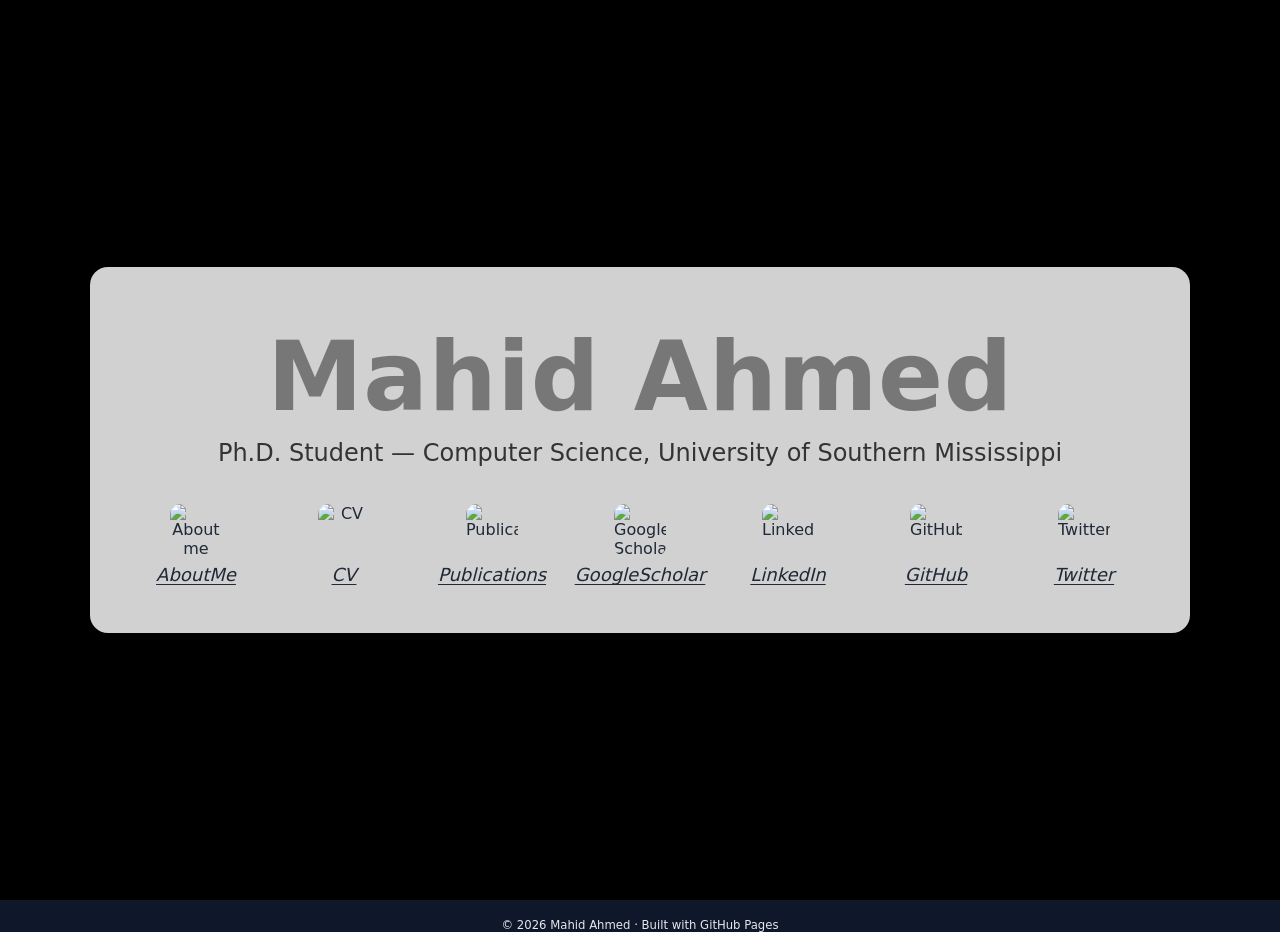
==== index.html @ f8bc4a90 "Create index.html" ====
<!doctype html>
<html lang="en">
<head>
  <meta charset="utf-8" />
  <meta name="viewport" content="width=device-width, initial-scale=1" />
  <title>Mahid Ahmed — Personal Site</title>
  <meta name="description" content="Personal academic homepage" />
  <style>
    :root {
      --bg: #0f172a;          /* slate-900 */
      --fg: #0b1220;          /* dark overlay for image */
      --card: rgba(255,255,255,0.82);
      --text: #1f2937;        /* gray-800 */
      --muted: #6b7280;       /* gray-500 */
      --accent: #2563eb;      /* blue-600 */
    }
    * { box-sizing: border-box; }
    html, body { height: 100%; }
    body { margin: 0; font-family: ui-sans-serif, system-ui, -apple-system, Segoe UI, Roboto, Helvetica, Arial, "Apple Color Emoji", "Segoe UI Emoji"; background: var(--bg); color: var(--text); }

    /* ================= Hero ================= */
    .hero {
      min-height: 100vh;
      display: grid;
      place-items: center;
      position: relative;
      overflow: hidden;
      background: #000;
    }
    .hero::before { /* background image */
      content: "";
      position: absolute; inset: 0;
      background-image: url('https://unsplash.com/photos/gray-concrete-bricks-painted-in-blue-QMDap1TAu0g');
      background-size: cover; background-position: center;
      transform: scale(1.02);
      filter: saturate(1.05) brightness(0.85);
    }
    .hero::after { /* subtle overlay */
      content: "";
      position: absolute; inset: 0;
      background: radial-gradient(1200px 600px at 50% 30%, transparent 10%, rgba(0,0,0,0.3) 70%), linear-gradient(to bottom, rgba(0,0,0,0.15), rgba(0,0,0,0.45));
    }

    /* ================= Card ================= */
    .card {
      position: relative; z-index: 1;
      width: min(1100px, 92vw);
      margin: 6vh auto;
      padding: clamp(16px, 3.5vw, 36px) clamp(18px, 4vw, 42px);
      background: var(--card);
      backdrop-filter: blur(8px);
      border-radius: 18px;
      box-shadow: 0 10px 30px rgba(0,0,0,0.25);
      text-align: center;
    }

    /* ================= Heading ================= */
    .name { margin: 18px 0 6px; font-size: clamp(44px, 8vw, 96px); letter-spacing: 0.5px; font-weight: 300; color: #3b3b3b; }
    .name strong { font-weight: 700; color: #777; }
    .tagline { margin: 6px 0 22px; font-size: clamp(16px, 2.2vw, 24px); color: #333; }

    /* ================= Links Row ================= */
    .links {
      display: grid;
      grid-template-columns: repeat(auto-fit, minmax(110px, 1fr));
      gap: clamp(12px, 2vw, 20px);
      align-items: start;
      justify-items: center;
      margin-top: clamp(14px, 2vw, 28px);
    }
    .linkcard { display: grid; justify-items: center; gap: 8px; padding: 12px 6px; border-radius: 14px; transition: transform 160ms ease, background 160ms ease; text-decoration: none; color: inherit; }
    .linkcard:hover { transform: translateY(-3px); background: rgba(255,255,255,0.6); }
    .linkcard img, .linkcard svg { width: 52px; height: 52px; border-radius: 10px; display: block; }
    .label { font-size: 18px; font-style: italic; text-decoration: underline; text-underline-offset: 3px; }

    /* Footer */
    footer { position: relative; z-index: 1; text-align: center; color: #e5e7eb; font-size: 14px; margin: 16px 0 28px; }
    footer a { color: #e5e7eb; }

    /* Small screens tweak */
    @media (max-width: 520px) {
      .label { font-size: 16px; }
    }
  </style>
</head>
<body>
  <main class="hero">
    <section class="card">
      <!-- Replace the name and role below with yours -->
      <h1 class="name"><strong>Mahid Ahmed</strong></h1>
      <p class="tagline"> Ph.D. Student — Computer Science, University of Southern Mississippi</p>

      <!-- QUICK INSTRUCTIONS (remove once customized):
           1) Swap the background photo by editing the URL in .hero::before above.
           2) Update the name + tagline.
           3) Replace href="#" with your real links.
           4) If you want to host local icons, save PNG/SVGs in /assets and update src="assets/...". -->

      <nav class="links">
        <a class="linkcard" href="#" title="About Me">
          <img alt="About me" src="https://cdn.jsdelivr.net/gh/simple-icons/simple-icons/icons/aboutdotme.svg" />
          <div class="label">AboutMe</div>
        </a>
        <a class="linkcard" href="#" title="CV (PDF)">
          <img alt="CV" src="https://cdn.jsdelivr.net/gh/simple-icons/simple-icons/icons/academia.svg" />
          <div class="label">CV</div>
        </a>
        <a class="linkcard" href="#" title="Publications">
          <img alt="Publications" src="https://cdn.jsdelivr.net/gh/simple-icons/simple-icons/icons/readthedocs.svg" />
          <div class="label">Publications</div>
        </a>
        <a class="linkcard" href="#" title="Google Scholar">
          <img alt="Google Scholar" src="https://cdn.jsdelivr.net/gh/simple-icons/simple-icons/icons/googlescholar.svg" />
          <div class="label">GoogleScholar</div>
        </a>
        <a class="linkcard" href="#" title="LinkedIn">
          <img alt="LinkedIn" src="https://cdn.jsdelivr.net/gh/simple-icons/simple-icons/icons/linkedin.svg" />
          <div class="label">LinkedIn</div>
        </a>
        <a class="linkcard" href="#" title="GitHub">
          <img alt="GitHub" src="https://cdn.jsdelivr.net/gh/simple-icons/simple-icons/icons/github.svg" />
          <div class="label">GitHub</div>
        </a>
        <a class="linkcard" href="#" title="Twitter/X">
          <img alt="Twitter" src="https://cdn.jsdelivr.net/gh/simple-icons/simple-icons/icons/x.svg" />
          <div class="label">Twitter</div>
        </a>
      </nav>
    </section>
  </main>

  <footer>
    <small>© <span id="y"></span> Mahid Ahmed · Built with GitHub Pages</small>
  </footer>

  <script>
    document.getElementById('y').textContent = new Date().getFullYear();
  </script>
</body>
</html>
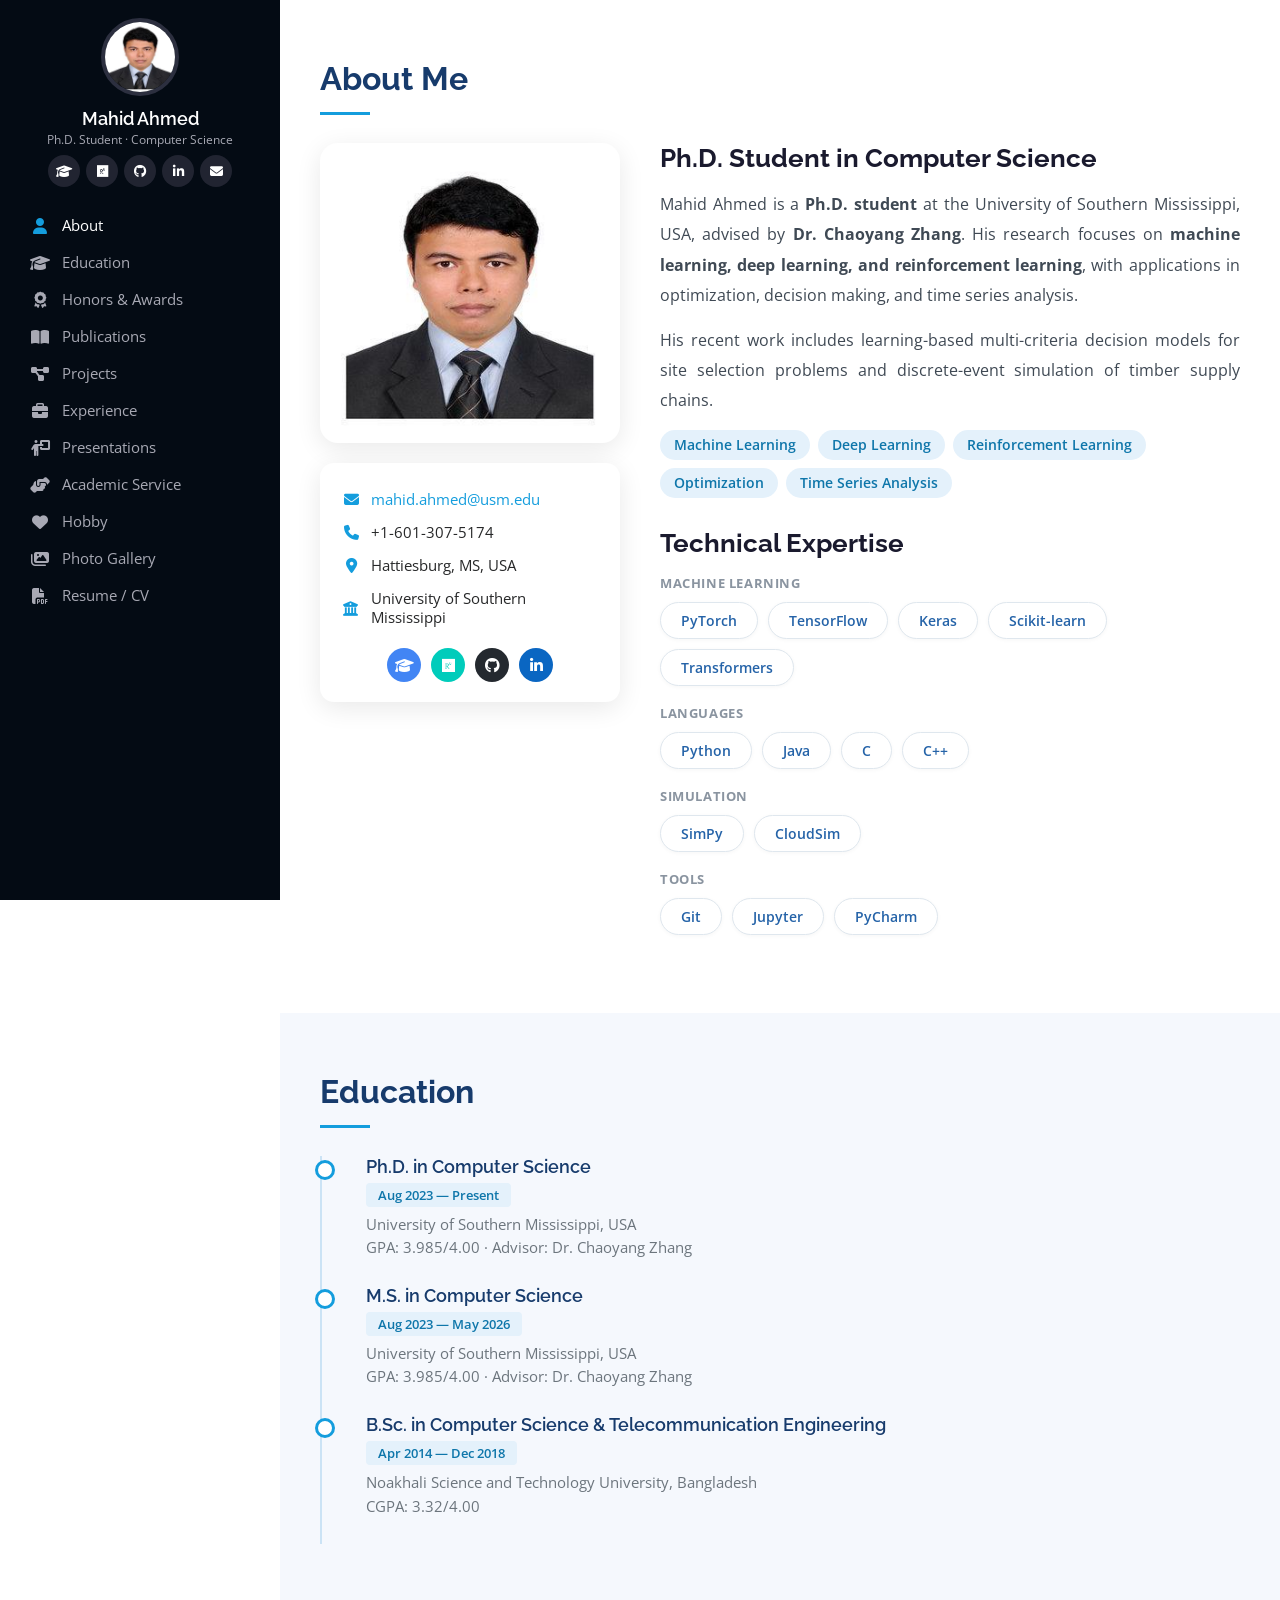
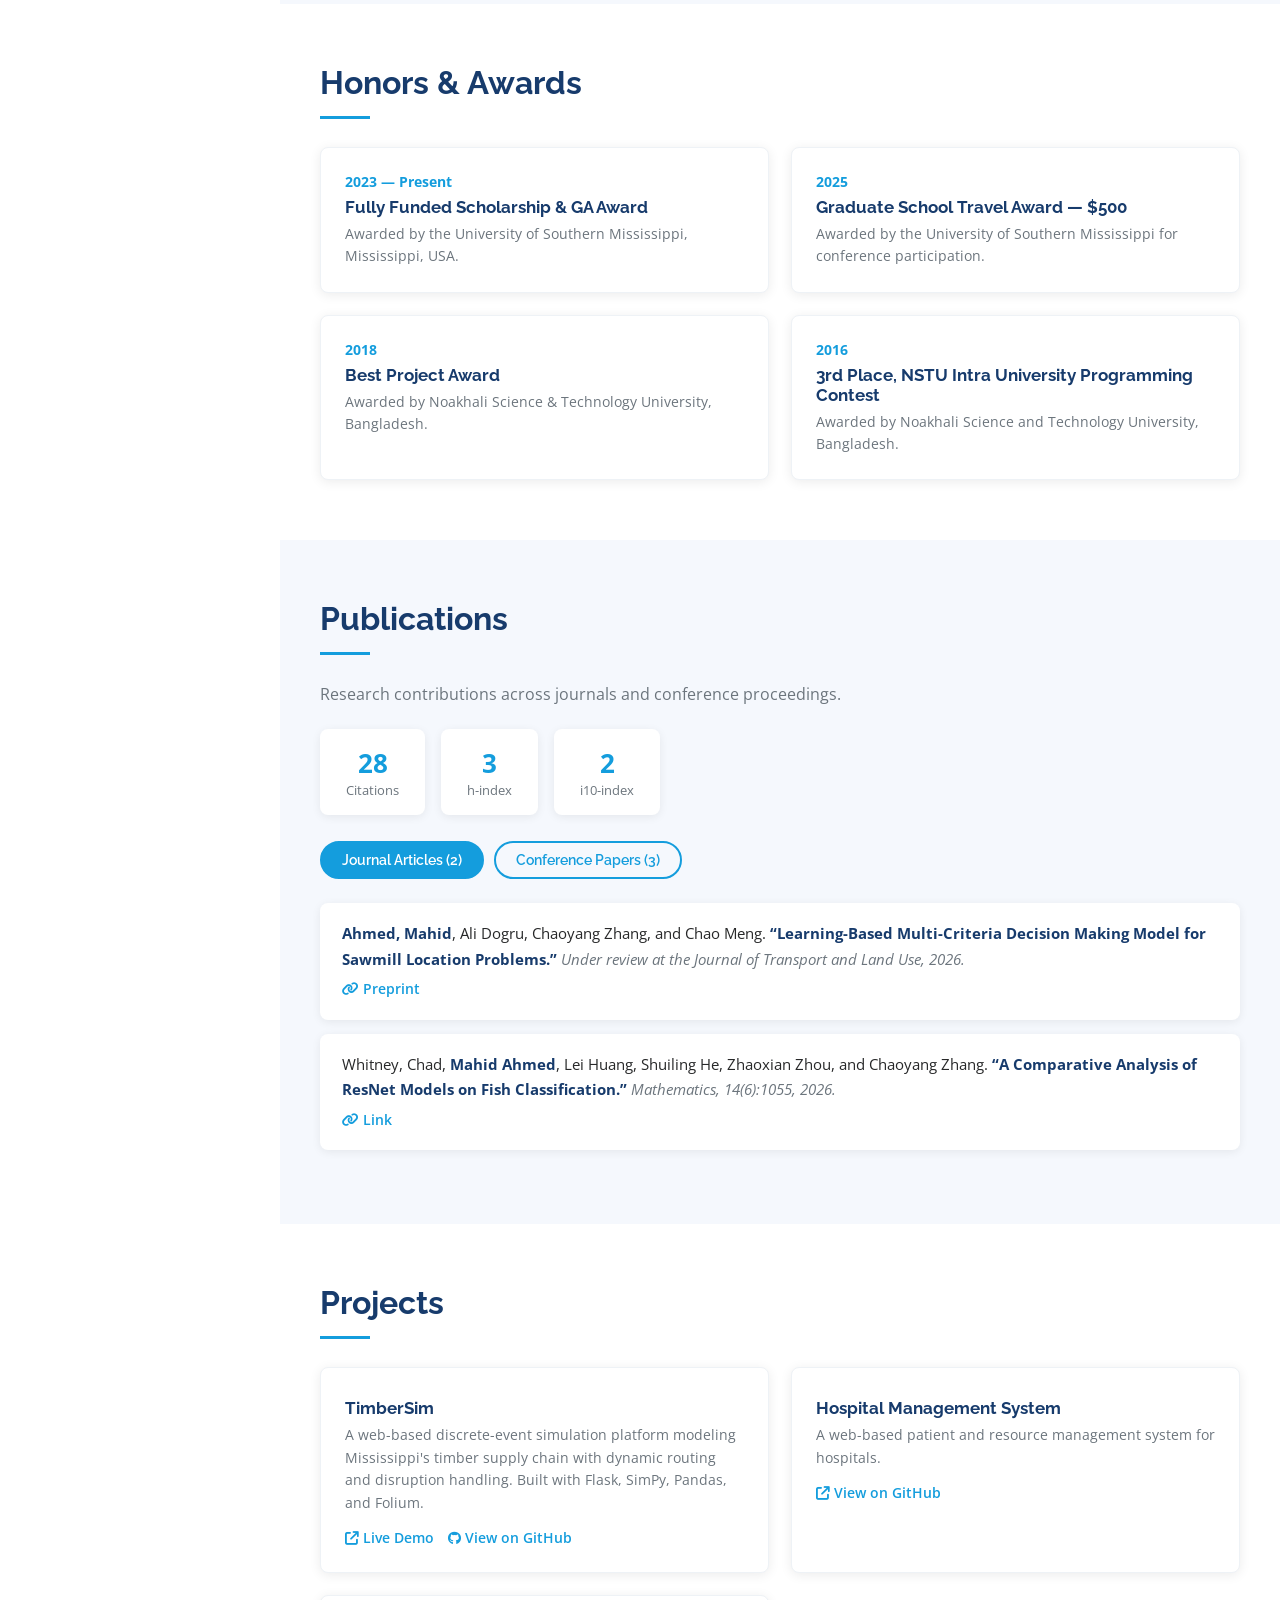
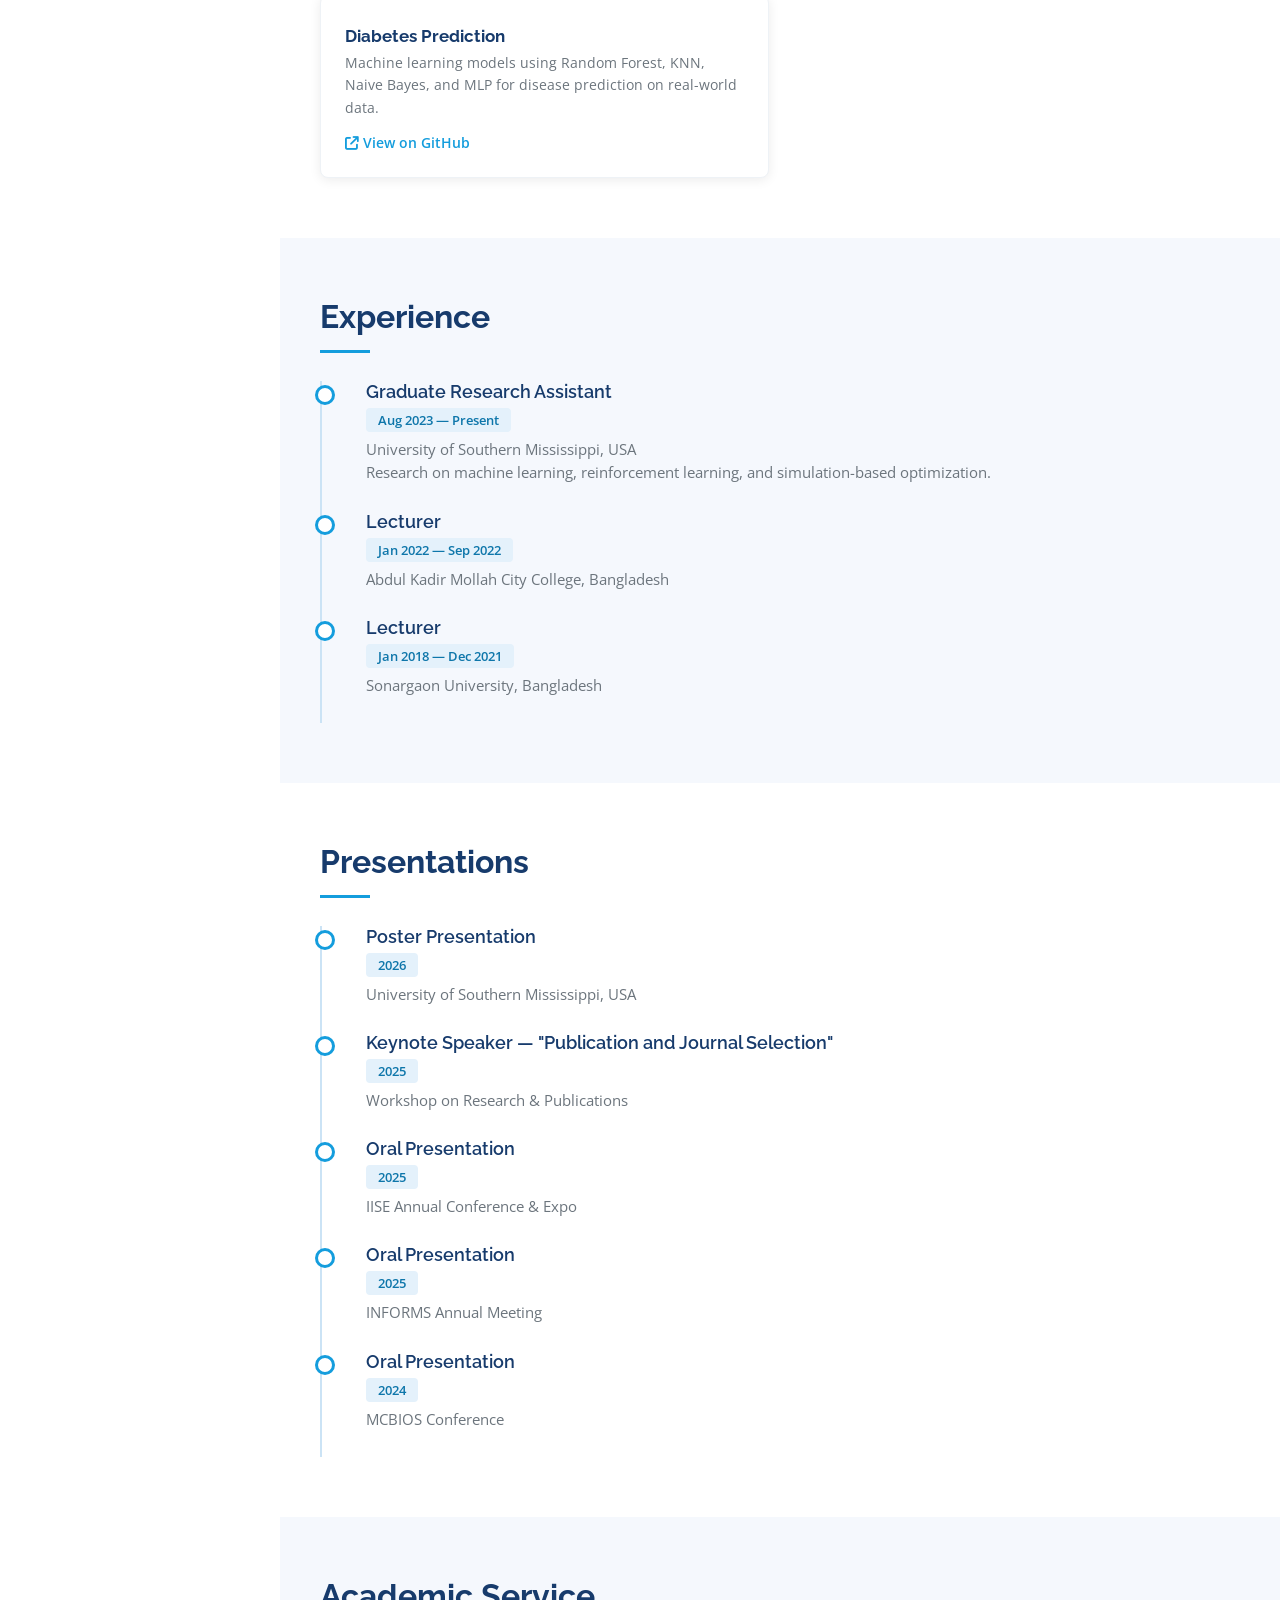
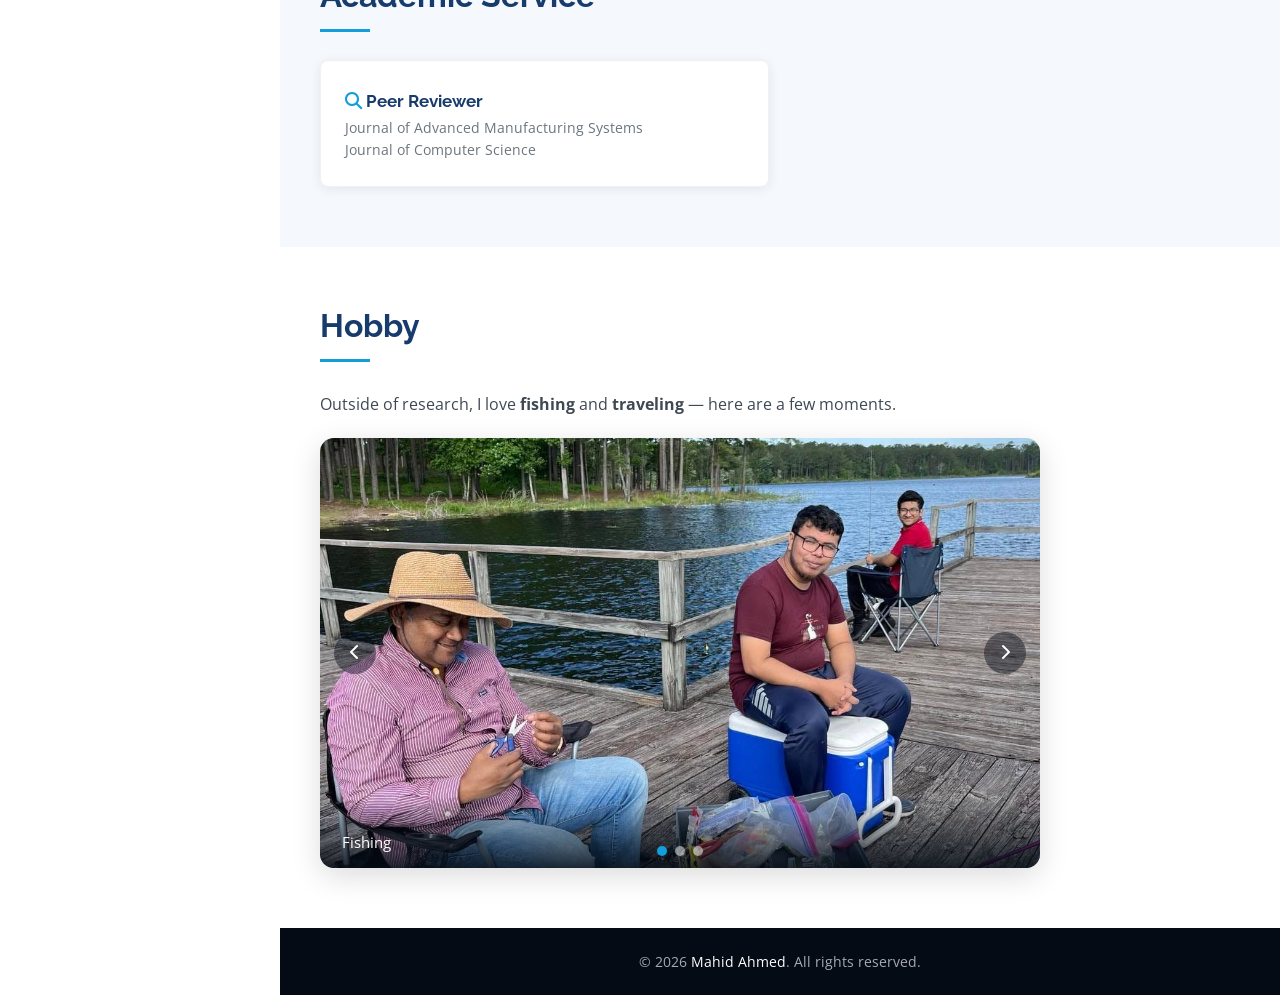
==== commit b1ab0a3b: "Personal academic website" ====
--- a/index.html
+++ b/index.html
@@ -1,140 +1,101 @@
-<!doctype html>
+<!DOCTYPE html>
 <html lang="en">
 <head>
-  <meta charset="utf-8" />
-  <meta name="viewport" content="width=device-width, initial-scale=1" />
-  <title>Mahid Ahmed — Personal Site</title>
-  <meta name="description" content="Personal academic homepage" />
-  <style>
-    :root {
-      --bg: #0f172a;          /* slate-900 */
-      --fg: #0b1220;          /* dark overlay for image */
-      --card: rgba(255,255,255,0.82);
-      --text: #1f2937;        /* gray-800 */
-      --muted: #6b7280;       /* gray-500 */
-      --accent: #2563eb;      /* blue-600 */
-    }
-    * { box-sizing: border-box; }
-    html, body { height: 100%; }
-    body { margin: 0; font-family: ui-sans-serif, system-ui, -apple-system, Segoe UI, Roboto, Helvetica, Arial, "Apple Color Emoji", "Segoe UI Emoji"; background: var(--bg); color: var(--text); }
-
-    /* ================= Hero ================= */
-    .hero {
-      min-height: 100vh;
-      display: grid;
-      place-items: center;
-      position: relative;
-      overflow: hidden;
-      background: #000;
-    }
-    .hero::before { /* background image */
-      content: "";
-      position: absolute; inset: 0;
-      background-image: url('https://unsplash.com/photos/gray-concrete-bricks-painted-in-blue-QMDap1TAu0g');
-      background-size: cover; background-position: center;
-      transform: scale(1.02);
-      filter: saturate(1.05) brightness(0.85);
-    }
-    .hero::after { /* subtle overlay */
-      content: "";
-      position: absolute; inset: 0;
-      background: radial-gradient(1200px 600px at 50% 30%, transparent 10%, rgba(0,0,0,0.3) 70%), linear-gradient(to bottom, rgba(0,0,0,0.15), rgba(0,0,0,0.45));
-    }
-
-    /* ================= Card ================= */
-    .card {
-      position: relative; z-index: 1;
-      width: min(1100px, 92vw);
-      margin: 6vh auto;
-      padding: clamp(16px, 3.5vw, 36px) clamp(18px, 4vw, 42px);
-      background: var(--card);
-      backdrop-filter: blur(8px);
-      border-radius: 18px;
-      box-shadow: 0 10px 30px rgba(0,0,0,0.25);
-      text-align: center;
-    }
-
-    /* ================= Heading ================= */
-    .name { margin: 18px 0 6px; font-size: clamp(44px, 8vw, 96px); letter-spacing: 0.5px; font-weight: 300; color: #3b3b3b; }
-    .name strong { font-weight: 700; color: #777; }
-    .tagline { margin: 6px 0 22px; font-size: clamp(16px, 2.2vw, 24px); color: #333; }
-
-    /* ================= Links Row ================= */
-    .links {
-      display: grid;
-      grid-template-columns: repeat(auto-fit, minmax(110px, 1fr));
-      gap: clamp(12px, 2vw, 20px);
-      align-items: start;
-      justify-items: center;
-      margin-top: clamp(14px, 2vw, 28px);
-    }
-    .linkcard { display: grid; justify-items: center; gap: 8px; padding: 12px 6px; border-radius: 14px; transition: transform 160ms ease, background 160ms ease; text-decoration: none; color: inherit; }
-    .linkcard:hover { transform: translateY(-3px); background: rgba(255,255,255,0.6); }
-    .linkcard img, .linkcard svg { width: 52px; height: 52px; border-radius: 10px; display: block; }
-    .label { font-size: 18px; font-style: italic; text-decoration: underline; text-underline-offset: 3px; }
-
-    /* Footer */
-    footer { position: relative; z-index: 1; text-align: center; color: #e5e7eb; font-size: 14px; margin: 16px 0 28px; }
-    footer a { color: #e5e7eb; }
-
-    /* Small screens tweak */
-    @media (max-width: 520px) {
-      .label { font-size: 16px; }
-    }
-  </style>
+<meta charset="UTF-8">
+<meta name="viewport" content="width=device-width, initial-scale=1.0">
+<title>Mahid Ahmed</title>
+<meta name="description" content="Mahid Ahmed — Ph.D. Student in Computer Science, University of Southern Mississippi.">
+<link rel="preconnect" href="https://fonts.googleapis.com">
+<link href="https://fonts.googleapis.com/css2?family=Open+Sans:wght@400;600;700&family=Raleway:wght@400;500;600;700&family=Poppins:wght@400;500;600&display=swap" rel="stylesheet">
+<link rel="stylesheet" href="https://cdnjs.cloudflare.com/ajax/libs/font-awesome/6.5.2/css/all.min.css">
+<link rel="stylesheet" href="css/style.css">
 </head>
 <body>
-  <main class="hero">
-    <section class="card">
-      <!-- Replace the name and role below with yours -->
-      <h1 class="name"><strong>Mahid Ahmed</strong></h1>
-      <p class="tagline"> Ph.D. Student — Computer Science, University of Southern Mississippi</p>
 
-      <!-- QUICK INSTRUCTIONS (remove once customized):
-           1) Swap the background photo by editing the URL in .hero::before above.
-           2) Update the name + tagline.
-           3) Replace href="#" with your real links.
-           4) If you want to host local icons, save PNG/SVGs in /assets and update src="assets/...". -->
+<button id="menu-toggle" aria-label="Toggle menu"><i class="fa-solid fa-bars"></i></button>
 
-      <nav class="links">
-        <a class="linkcard" href="#" title="About Me">
-          <img alt="About me" src="https://cdn.jsdelivr.net/gh/simple-icons/simple-icons/icons/aboutdotme.svg" />
-          <div class="label">AboutMe</div>
-        </a>
-        <a class="linkcard" href="#" title="CV (PDF)">
-          <img alt="CV" src="https://cdn.jsdelivr.net/gh/simple-icons/simple-icons/icons/academia.svg" />
-          <div class="label">CV</div>
-        </a>
-        <a class="linkcard" href="#" title="Publications">
-          <img alt="Publications" src="https://cdn.jsdelivr.net/gh/simple-icons/simple-icons/icons/readthedocs.svg" />
-          <div class="label">Publications</div>
-        </a>
-        <a class="linkcard" href="#" title="Google Scholar">
-          <img alt="Google Scholar" src="https://cdn.jsdelivr.net/gh/simple-icons/simple-icons/icons/googlescholar.svg" />
-          <div class="label">GoogleScholar</div>
-        </a>
-        <a class="linkcard" href="#" title="LinkedIn">
-          <img alt="LinkedIn" src="https://cdn.jsdelivr.net/gh/simple-icons/simple-icons/icons/linkedin.svg" />
-          <div class="label">LinkedIn</div>
-        </a>
-        <a class="linkcard" href="#" title="GitHub">
-          <img alt="GitHub" src="https://cdn.jsdelivr.net/gh/simple-icons/simple-icons/icons/github.svg" />
-          <div class="label">GitHub</div>
-        </a>
-        <a class="linkcard" href="#" title="Twitter/X">
-          <img alt="Twitter" src="https://cdn.jsdelivr.net/gh/simple-icons/simple-icons/icons/x.svg" />
-          <div class="label">Twitter</div>
-        </a>
-      </nav>
-    </section>
-  </main>
+<aside id="sidebar">
+  <div class="profile" id="side-profile"></div>
+  <nav class="nav-menu">
+    <ul>
+      <li><a href="#about" class="active"><i class="fa-solid fa-user"></i> About</a></li>
+      <li><a href="#education"><i class="fa-solid fa-graduation-cap"></i> Education</a></li>
+      <li><a href="#awards"><i class="fa-solid fa-award"></i> Honors &amp; Awards</a></li>
+      <li><a href="#publications"><i class="fa-solid fa-book-open"></i> Publications</a></li>
+      <li><a href="#projects"><i class="fa-solid fa-diagram-project"></i> Projects</a></li>
+      <li><a href="#experience"><i class="fa-solid fa-briefcase"></i> Experience</a></li>
+      <li><a href="#presentations"><i class="fa-solid fa-person-chalkboard"></i> Presentations</a></li>
+      <li><a href="#service"><i class="fa-solid fa-handshake-angle"></i> Academic Service</a></li>
+      <li><a href="#hobby"><i class="fa-solid fa-heart"></i> Hobby</a></li>
+      <li><a href="photos.html"><i class="fa-solid fa-images"></i> Photo Gallery</a></li>
+      <li><a href="CV_Mahid.pdf" id="nav-cv" target="_blank"><i class="fa-solid fa-file-pdf"></i> Resume / CV</a></li>
+    </ul>
+  </nav>
+</aside>
 
-  <footer>
-    <small>© <span id="y"></span> Mahid Ahmed · Built with GitHub Pages</small>
-  </footer>
+<main id="main">
+  <section id="about">
+    <div class="section-title"><h2>About Me</h2></div>
+    <div id="about-content"></div>
+  </section>
 
-  <script>
-    document.getElementById('y').textContent = new Date().getFullYear();
-  </script>
+  <section id="education">
+    <div class="section-title"><h2>Education</h2></div>
+    <div id="education-content"></div>
+  </section>
+
+  <section id="awards">
+    <div class="section-title"><h2>Honors &amp; Awards</h2></div>
+    <div id="awards-content"></div>
+  </section>
+
+  <section id="publications">
+    <div class="section-title">
+      <h2>Publications</h2>
+      <p>Research contributions across journals and conference proceedings.</p>
+    </div>
+    <div id="publications-content"></div>
+  </section>
+
+  <section id="projects">
+    <div class="section-title"><h2>Projects</h2></div>
+    <div id="projects-content"></div>
+  </section>
+
+  <section id="experience">
+    <div class="section-title"><h2>Experience</h2></div>
+    <div id="experience-content"></div>
+  </section>
+
+  <section id="presentations">
+    <div class="section-title"><h2>Presentations</h2></div>
+    <div id="presentations-content"></div>
+  </section>
+
+  <section id="service">
+    <div class="section-title"><h2>Academic Service</h2></div>
+    <div id="service-content"></div>
+  </section>
+
+  <section id="hobby">
+    <div class="section-title"><h2>Hobby</h2></div>
+    <div id="hobby-content"></div>
+  </section>
+</main>
+
+<footer id="footer-name"></footer>
+
+<!-- Section data: one file per section (edit via admin.html) -->
+<script src="data/profile.js"></script>
+<script src="data/about.js"></script>
+<script src="data/education.js"></script>
+<script src="data/awards.js"></script>
+<script src="data/publications.js"></script>
+<script src="data/projects.js"></script>
+<script src="data/experience.js"></script>
+<script src="data/presentations.js"></script>
+<script src="data/service.js"></script>
+<script src="data/hobby.js"></script>
+<script src="js/render.js"></script>
 </body>
 </html>
--- a/css/style.css
+++ b/css/style.css
@@ -0,0 +1,152 @@
+:root{
+  --bg:#f5f8fd;
+  --sidebar:#040b14;
+  --accent:#149ddd;
+  --accent-dark:#0e76aa;
+  --text:#272829;
+  --muted:#6c757d;
+  --heading:#173b6c;
+}
+*{margin:0;padding:0;box-sizing:border-box}
+html{scroll-behavior:smooth}
+body{font-family:'Open Sans',sans-serif;color:var(--text);background:#fff}
+a{color:var(--accent);text-decoration:none}
+a:hover{color:#37b3ed}
+h1,h2,h3,h4,h5{font-family:'Raleway',sans-serif}
+
+/* ===== Sidebar ===== */
+#sidebar{position:fixed;top:0;left:0;bottom:0;width:280px;background:var(--sidebar);color:#fff;padding:0 15px;overflow-y:auto;z-index:999;transition:all .4s}
+#sidebar::-webkit-scrollbar{width:6px}
+#sidebar::-webkit-scrollbar-thumb{background:#2c3e50;border-radius:3px}
+.profile{text-align:center;padding:18px 0 4px}
+.profile img{width:78px;height:78px;object-fit:cover;border-radius:50%;border:4px solid #2c2f3f}
+.profile h1{font-size:18px;font-weight:600;margin:7px 0 3px}
+.profile h1 a{color:#fff}
+.profile .tagline{font-size:11.5px;color:#a8a9b4;margin-bottom:8px}
+.social-links{display:flex;justify-content:center;gap:6px;margin-bottom:4px}
+.social-links a{display:flex;align-items:center;justify-content:center;width:32px;height:32px;border-radius:50%;background:#212431;color:#fff;font-size:13px;transition:.3s}
+.social-links a:hover{background:var(--accent)}
+.nav-menu{padding:12px 0}
+.nav-menu ul{list-style:none}
+.nav-menu a{display:flex;align-items:center;gap:12px;padding:9px 15px;color:#a8a9b4;font-size:14.5px;transition:.3s;border-radius:4px}
+.nav-menu a i{font-size:16px;width:20px;text-align:center}
+.nav-menu a:hover,.nav-menu a.active{color:#fff}
+.nav-menu a:hover i,.nav-menu a.active i{color:var(--accent)}
+
+/* ===== Main ===== */
+#main{margin-left:280px}
+section{padding:60px 40px;overflow:hidden}
+section:nth-of-type(even){background:var(--bg)}
+.section-title h2{font-size:32px;font-weight:700;color:var(--heading);position:relative;padding-bottom:18px;margin-bottom:28px}
+.section-title h2::after{content:'';position:absolute;left:0;bottom:0;width:50px;height:3px;background:var(--accent)}
+.section-title p{margin-bottom:24px;color:var(--muted)}
+
+/* About */
+.about-wrap{display:flex;gap:40px;flex-wrap:wrap;align-items:flex-start}
+.about-left{width:300px;flex-shrink:0;display:flex;flex-direction:column;gap:20px}
+.photo-card{background:#fff;border-radius:18px;padding:14px;box-shadow:0 6px 26px rgba(0,0,0,.09)}
+.photo-card img{width:100%;border-radius:12px;display:block}
+.contact-card{background:#fff;border-radius:14px;padding:20px 22px;box-shadow:0 6px 26px rgba(0,0,0,.09)}
+.contact-card ul{list-style:none}
+.contact-card li{display:flex;align-items:center;gap:11px;padding:7px 0;font-size:14.5px}
+.contact-card li i{color:var(--accent);font-size:15px;width:18px;text-align:center}
+.contact-socials{display:flex;justify-content:center;gap:10px;margin-top:14px}
+.contact-socials a{width:34px;height:34px;border-radius:50%;display:flex;align-items:center;justify-content:center;color:#fff;font-size:15px;transition:.25s}
+.contact-socials a:hover{transform:scale(1.12);color:#fff}
+.cs-scholar{background:#4285f4}
+.cs-researchgate{background:#00ccbb}
+.cs-github{background:#24292f}
+.cs-linkedin{background:#0a66c2}
+.about-text{flex:1;min-width:300px}
+.about-text h3{font-size:26px;color:#1a1a2e;margin-bottom:16px;font-weight:700}
+.about-text p{margin-bottom:14px;line-height:1.9;text-align:justify;color:#3f4954}
+.exp-title{margin-top:30px}
+.exp-group{margin-bottom:18px}
+.exp-group .exp-label{font-size:13px;font-weight:700;letter-spacing:.6px;text-transform:uppercase;color:#8a94a0;margin-bottom:10px}
+.exp-group .chips{display:flex;flex-wrap:wrap;gap:10px}
+.chip-outline{background:#fff;border:1px solid #dfe7ee;color:#2563a8;padding:8px 20px;border-radius:24px;font-size:14px;font-weight:600;box-shadow:0 1px 4px rgba(0,0,0,.04)}
+.interests{display:flex;flex-wrap:wrap;gap:8px;margin:6px 0 4px}
+.chip{background:#e4f1fb;color:var(--accent-dark);padding:6px 14px;border-radius:20px;font-size:13.5px;font-weight:600}
+
+/* Timeline */
+.timeline{position:relative;padding-left:24px;border-left:2px solid #cbe3f5}
+.timeline-item{position:relative;padding:0 0 26px 20px}
+.timeline-item::before{content:'';position:absolute;left:-31px;top:4px;width:14px;height:14px;border-radius:50%;background:#fff;border:3px solid var(--accent)}
+.timeline-item h4{font-size:18px;color:var(--heading);font-weight:600}
+.timeline-item .period{display:inline-block;background:#e4f1fb;color:var(--accent-dark);padding:3px 12px;border-radius:4px;font-size:13px;font-weight:600;margin:6px 0}
+.timeline-item p{color:var(--muted);font-size:14.5px;line-height:1.6}
+
+/* Cards */
+.grid{display:grid;grid-template-columns:repeat(auto-fill,minmax(300px,1fr));gap:22px}
+.card{background:#fff;border-radius:8px;padding:24px;box-shadow:0 2px 12px rgba(0,0,0,.08);transition:.3s;border:1px solid #eef2f6}
+.card:hover{transform:translateY(-4px);box-shadow:0 8px 24px rgba(0,0,0,.12)}
+.card .year{color:var(--accent);font-weight:700;font-size:14px}
+.card h4{font-size:17px;color:var(--heading);margin:6px 0}
+.card p{font-size:14px;color:var(--muted);line-height:1.6}
+.card .links{margin-top:12px}
+.card .links a{font-size:13.5px;font-weight:600;margin-right:14px}
+
+/* Publications */
+.pub-tabs{display:flex;gap:10px;margin-bottom:24px;flex-wrap:wrap}
+.pub-tab{padding:9px 20px;border-radius:24px;border:2px solid var(--accent);color:var(--accent);background:transparent;font-weight:600;font-size:14px;cursor:pointer;transition:.3s;font-family:'Raleway',sans-serif}
+.pub-tab.active,.pub-tab:hover{background:var(--accent);color:#fff}
+.pub-list{list-style:none}
+.pub-list li{background:#fff;border-radius:8px;padding:18px 22px;margin-bottom:14px;box-shadow:0 2px 10px rgba(0,0,0,.07);font-size:15px;line-height:1.7}
+.pub-list li b{color:var(--heading)}
+.pub-list .venue{color:var(--muted);font-style:italic}
+.pub-list .pub-link{display:inline-block;margin-top:6px;font-weight:600;font-size:13.5px}
+.pub-group{display:none}
+.pub-group.show{display:block}
+.scholar-stats{display:flex;gap:16px;flex-wrap:wrap;margin-bottom:26px}
+.stat{background:#fff;border-radius:8px;padding:16px 26px;text-align:center;box-shadow:0 2px 10px rgba(0,0,0,.07)}
+.stat .num{font-size:26px;font-weight:700;color:var(--accent)}
+.stat .lbl{font-size:13px;color:var(--muted)}
+
+/* Skills */
+.skill-groups{display:grid;grid-template-columns:repeat(auto-fill,minmax(260px,1fr));gap:22px}
+.skill-group h4{color:var(--heading);font-size:16px;margin-bottom:12px}
+.skill-group .chips{display:flex;flex-wrap:wrap;gap:8px}
+
+/* Footer */
+footer{background:var(--sidebar);color:#a8a9b4;text-align:center;padding:24px 15px;margin-left:280px;font-size:14px}
+footer a{color:#fff}
+
+/* Hobby slider */
+.hobby-text{margin-bottom:20px;line-height:1.8;color:#3f4954;max-width:720px}
+.slider{position:relative;max-width:720px;border-radius:14px;overflow:hidden;box-shadow:0 8px 30px rgba(0,0,0,.14)}
+.slide{display:none;position:relative}
+.slide.on{display:block;animation:fadein .5s}
+@keyframes fadein{from{opacity:.4}to{opacity:1}}
+.slide img{width:100%;height:430px;object-fit:cover;display:block}
+.slide-caption{position:absolute;left:0;right:0;bottom:0;background:linear-gradient(transparent,rgba(4,11,20,.85));color:#fff;padding:34px 22px 16px;font-size:14.5px}
+.slide-arrow{position:absolute;top:50%;transform:translateY(-50%);width:42px;height:42px;border:none;border-radius:50%;background:rgba(4,11,20,.45);color:#fff;font-size:16px;cursor:pointer;transition:.25s;z-index:2}
+.slide-arrow:hover{background:var(--accent)}
+.slide-arrow.prev{left:14px}
+.slide-arrow.next{right:14px}
+.slide-dots{position:absolute;bottom:12px;left:0;right:0;display:flex;justify-content:center;gap:8px;z-index:2}
+.slide-dots button{width:10px;height:10px;border-radius:50%;border:none;background:rgba(255,255,255,.5);cursor:pointer;padding:0}
+.slide-dots button.on{background:var(--accent)}
+
+/* Photo gallery page */
+.gallery-cat{margin-bottom:48px}
+.gallery-cat h3{font-size:22px;color:var(--heading);margin-bottom:18px;position:relative;padding-bottom:12px}
+.gallery-cat h3::after{content:'';position:absolute;left:0;bottom:0;width:36px;height:3px;background:var(--accent)}
+.gallery-cat .cat-count{font-size:14px;color:var(--muted);font-weight:400}
+.gallery-slider .slide img{cursor:zoom-in}
+
+/* Lightbox */
+#lightbox{position:fixed;inset:0;background:rgba(4,11,20,.92);display:none;align-items:center;justify-content:center;z-index:2000;flex-direction:column;padding:30px}
+#lightbox.open{display:flex}
+#lightbox img{max-width:90vw;max-height:80vh;border-radius:8px}
+#lightbox .lb-caption{color:#cfd8e3;margin-top:14px;font-size:15px;text-align:center}
+#lightbox .lb-close{position:absolute;top:18px;right:22px;background:none;border:none;color:#fff;font-size:30px;cursor:pointer}
+
+/* Mobile */
+#menu-toggle{display:none;position:fixed;top:16px;right:16px;z-index:1000;width:44px;height:44px;border:none;border-radius:50%;background:var(--accent);color:#fff;font-size:20px;cursor:pointer}
+@media (max-width:1024px){
+  #sidebar{left:-280px}
+  #sidebar.open{left:0}
+  #main,footer{margin-left:0}
+  #menu-toggle{display:block}
+  section{padding:50px 22px}
+}
